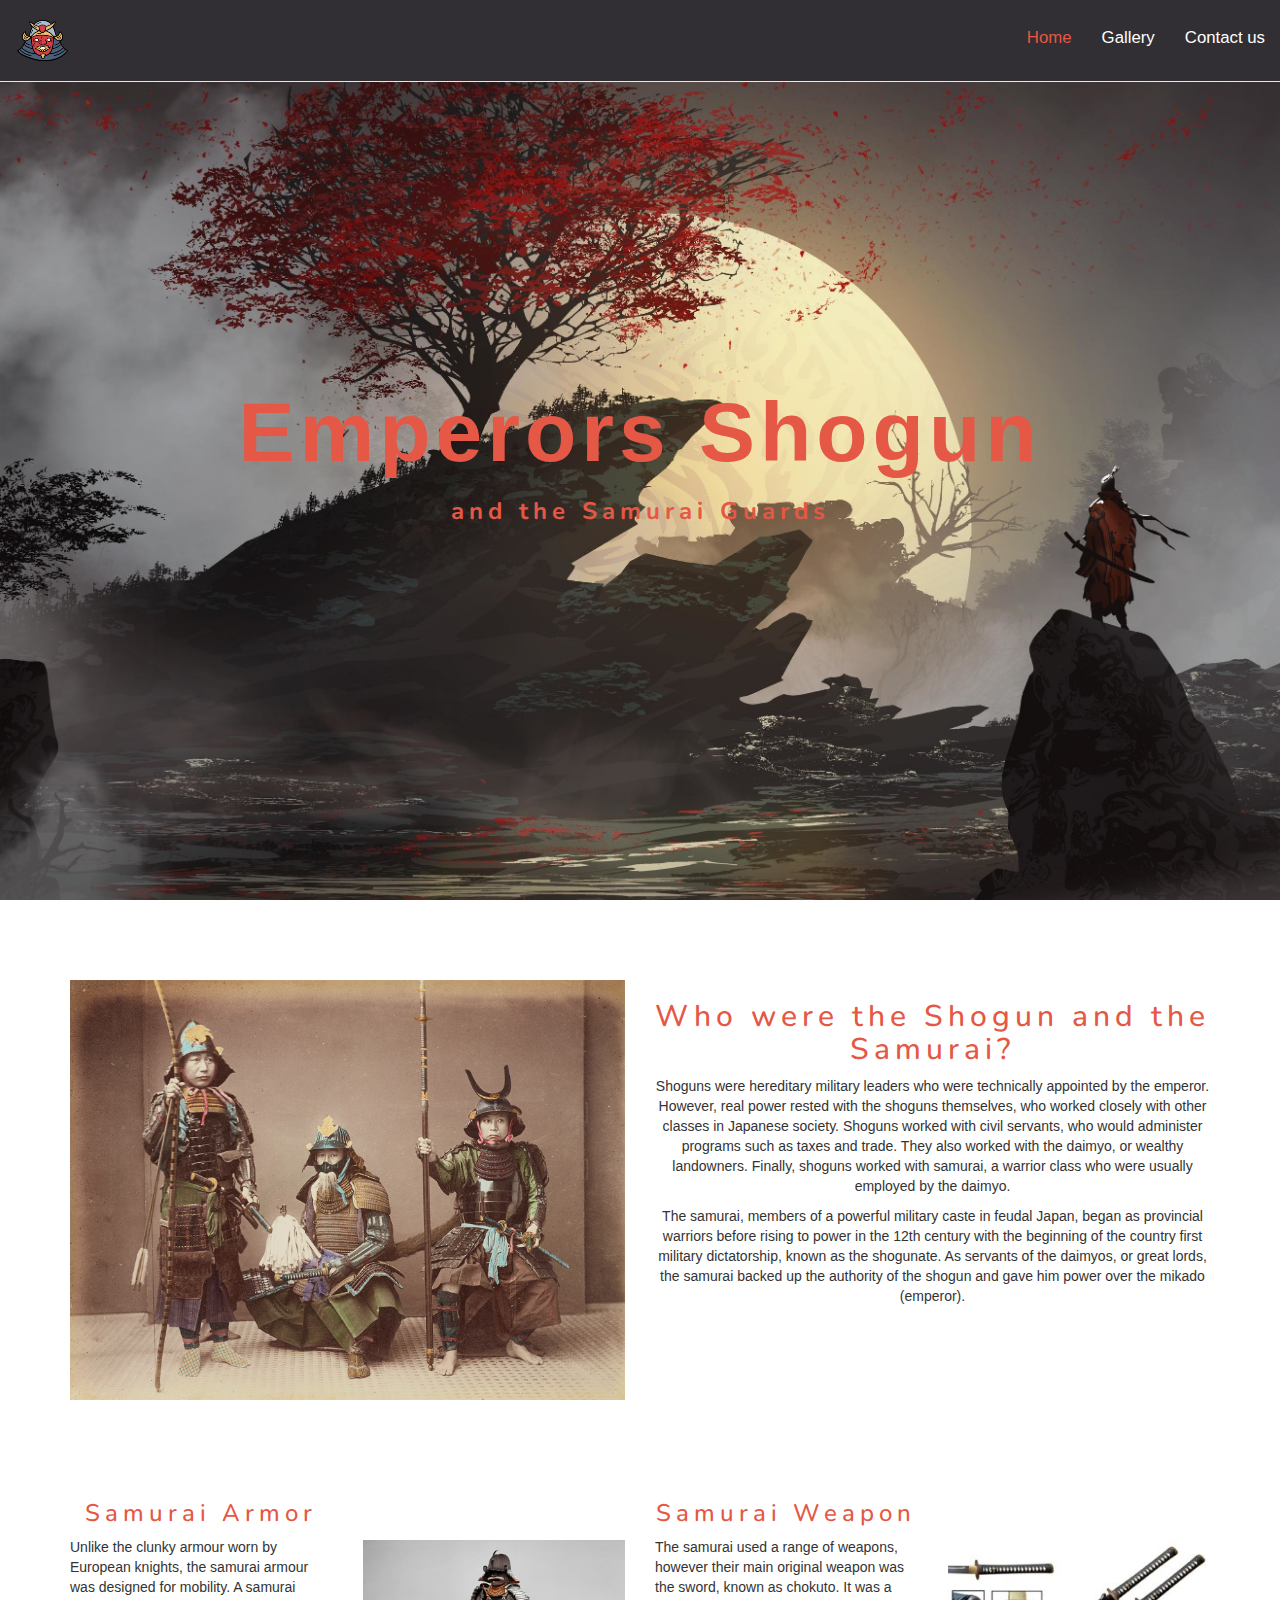
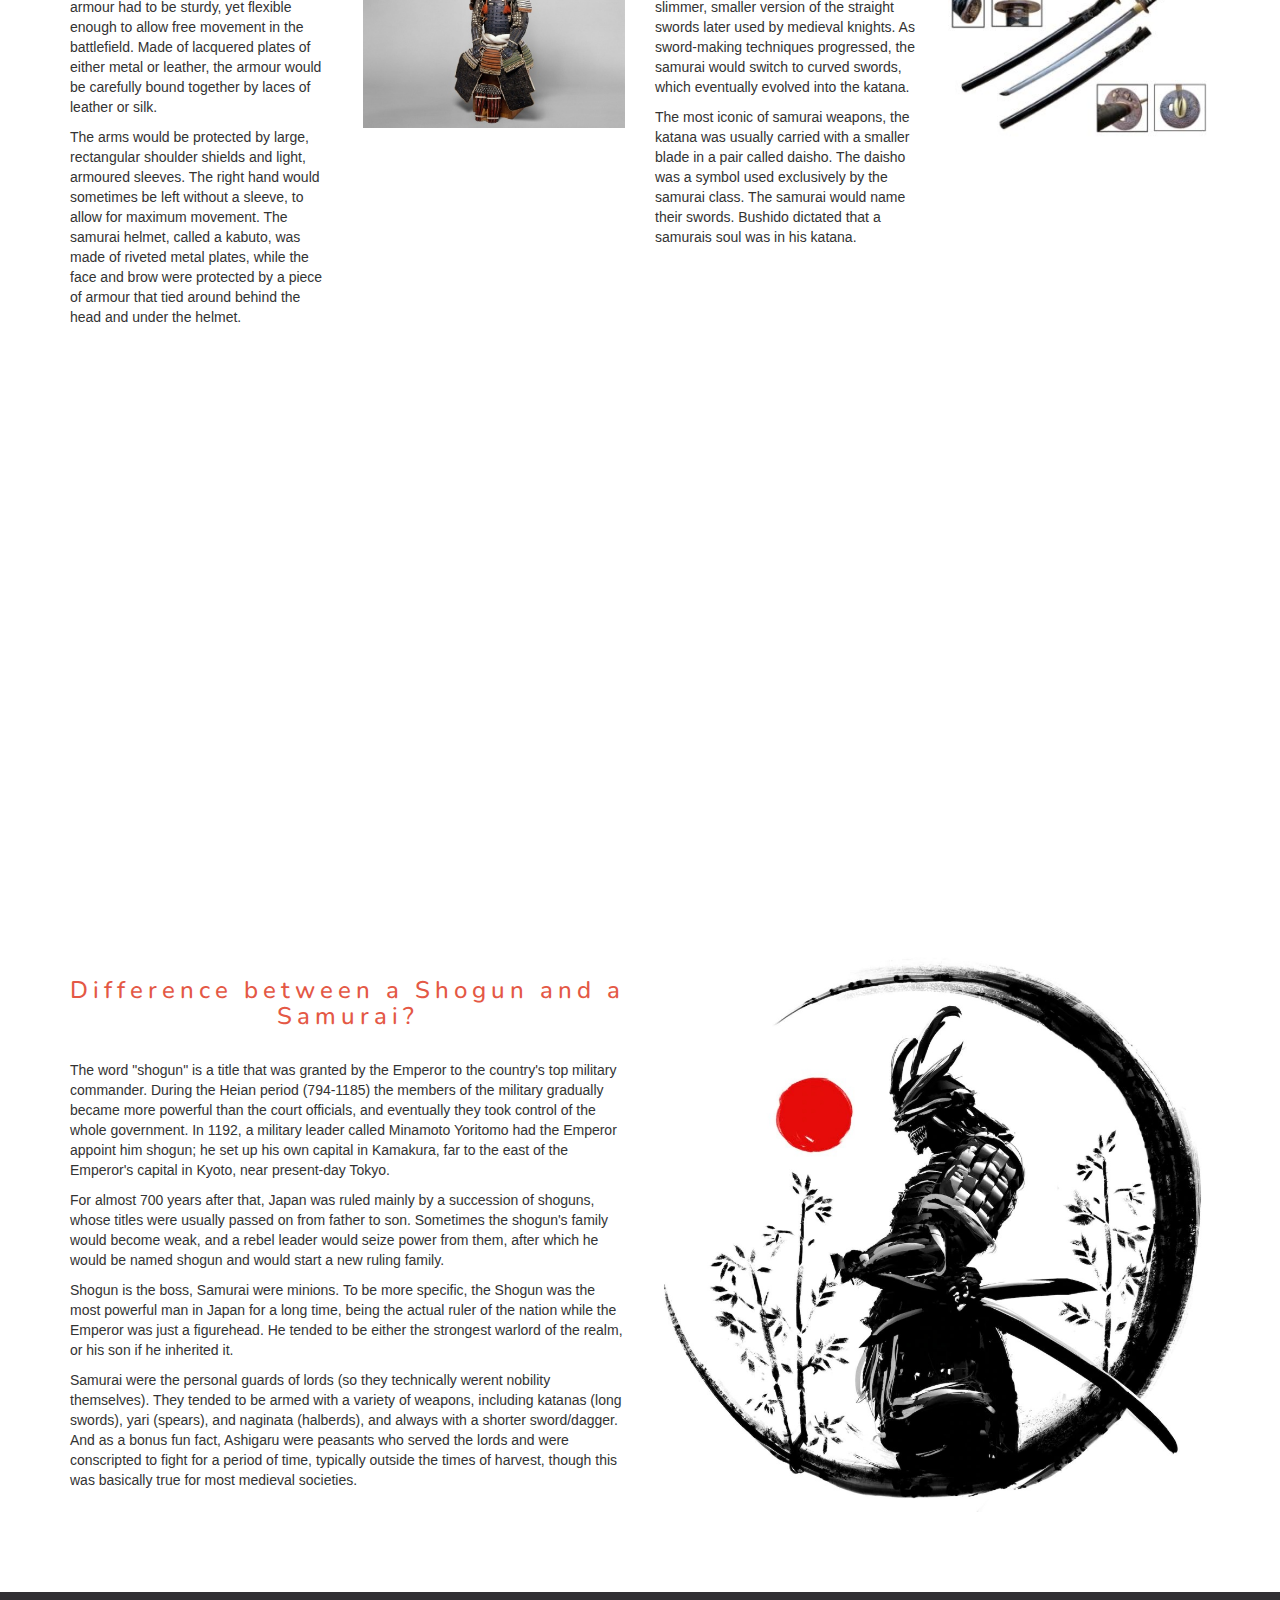
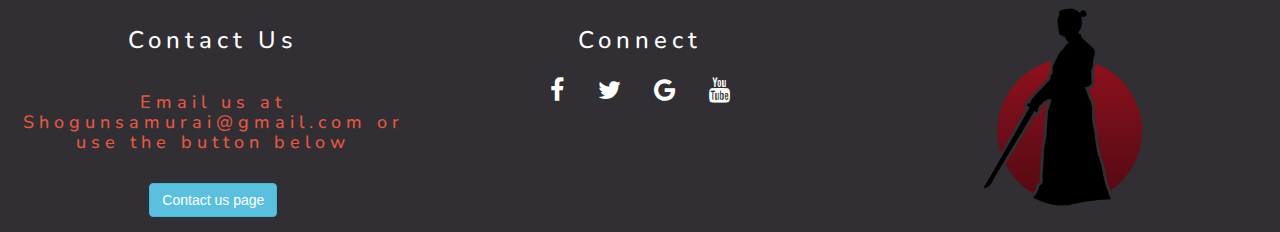
==== index.html @ a445fea6 "change wallpaper and also bold text" ====
<!DOCTYPE html>
<html>
<head>
  <title>Home | Emperors Shogun</title>
  <meta name="viewport" content="width=device-width, initial-scale=1">
  <link rel="stylesheet" href="https://maxcdn.bootstrapcdn.com/bootstrap/3.3.7/css/bootstrap.min.css">
  <link rel="stylesheet" href="https://cdnjs.cloudflare.com/ajax/libs/font-awesome/4.7.0/css/font-awesome.min.css">
  <script src="https://ajax.googleapis.com/ajax/libs/jquery/3.2.1/jquery.min.js"></script>
  <script src="https://maxcdn.bootstrapcdn.com/bootstrap/3.3.7/js/bootstrap.min.js"></script>
  <link rel="stylesheet" href="assets/css/style.css" type="text/css">
</head>


<body>
    
<nav class="navbar navbar-default navbar-fixed-top" role="navigation">
    
    <div class ="container-fluid">
    <div class="navbar-header">
        <button type="button" class="navbar-toggle" data-toggle="collapse" data-target="#navbar-collapse-main">
            <span class="sr-only">Toggle navigation</span>
            <span class="icon-bar"></span>
            <span class="icon-bar"></span>
            <span class="icon-bar"></span>
        </button>

        <a class="navbar-brand"href="index.html"><img src= "assets/images/homelogo.png">
        </a>
    </div>

    <div class="collapse navbar-collapse" id="navbar-collapse-main">
        <ul class="nav navbar-nav navbar-right">
                <li><a class="active" href="index.html">Home</a></li>
                <li><a href="gallery.html">Gallery</a></li>
                <li><a href="contactus.html">Contact us</a></li>
              
        </ul>
    </div>
    </div>
</nav>

<div id="home">
    <div class="landing-text">
    <h1>Emperors Shogun</h1>

    <h3 style="color: #E45845;">
    <b> and the Samurai Guards</b>
    </h3>
  

</div>
</div>

<div class="padding">
<div class="container">
<div class="row">
    <div class="col-sm-6">



        <img src= "assets/images/ancient1.jpg">
    </div>

    <div class="col-sm-6 text-center">

        <h2>Who were the Shogun and the Samurai?</h2>
        <p>Shoguns were hereditary military leaders who were technically appointed by the emperor. However, real power rested with the shoguns themselves, who worked closely with other classes in Japanese society. Shoguns worked with civil servants, who would administer programs such as taxes and trade. They also worked with the daimyo, or wealthy landowners. Finally, shoguns worked with samurai, a warrior class who were usually employed by the daimyo.</p>
            <p>The samurai, members of a powerful military caste in feudal Japan, began as provincial warriors before rising to power in the 12th century with the beginning of the country first military dictatorship, known as the shogunate. As servants of the daimyos, or great lords, the samurai backed up the authority of the shogun and gave him power over the mikado (emperor).</p>
    </div>

</div>
</div>
</div>


    <div class="container">
        <div class="row">
            <div class= "col-lg-3 col-md-3 col-sm-6 col-xs-12">
                <h3 style="color: #E45845;">
                    Samurai Armor
                </h3>
              
                <p>Unlike the clunky armour worn by European knights, the samurai armour was designed for mobility. A samurai armour had to be sturdy, yet flexible enough to allow free movement in the battlefield.

                    Made of lacquered plates of either metal or leather, the armour would be carefully bound together by laces of leather or silk.
                    </p><p>
                    The arms would be protected by large, rectangular shoulder shields and light, armoured sleeves. The right hand would sometimes be left without a sleeve, to allow for maximum movement.
                    
                    The samurai helmet, called a kabuto, was made of riveted metal plates, while the face and brow were protected by a piece of armour that tied around behind the head and under the helmet.</p>
            </div>
            <div class= "col-lg-3 col-md-3 col-sm-6 col-xs-12">
                <br>
                <br>
                <br>
                <img src= "assets/images/armor1.jpg" class="img-responsive">
            </div>
            <div class= "col-lg-3 col-md-3 col-sm-6 col-xs-12">
                <h3 style="color: #E45845;">
                    Samurai Weapon
                </h3>
                <p>The samurai used a range of weapons, however their main original weapon was the sword, known as chokuto. It was a slimmer, smaller version of the straight swords later used by medieval knights.

                    As sword-making techniques progressed, the samurai would switch to curved swords, which eventually evolved into the katana.
                    </p><p>
                    The most iconic of samurai weapons, the katana was usually carried with a smaller blade in a pair called daisho. The daisho was a symbol used exclusively by the samurai class.
                    
                    The samurai would name their swords. Bushido dictated that a samurais soul was in his katana.</p>
            </div>
            <div class= "col-lg-3 col-md-3 col-sm-6 col-xs-12">
                <br>
                <br>
                <br>
                <img src= "assets/images/sword1.jpg" class="img-responsive">
            </div>
</div>

</div>

<div id="fixed">
</div>

<div class="padding">
    <div class="container">
    <div class="row">
        <div class="col-sm-6">

            <h3 style="color: #E45845;">
                Difference between a Shogun and a Samurai?
            </h3>
           <br>
            <p>The word "shogun" is a title that was granted by the Emperor to the country's top military commander. During the Heian period (794-1185) the members of the military gradually became more powerful than the court officials, and eventually they took control of the whole government. In 1192, a military leader called Minamoto Yoritomo had the Emperor appoint him shogun; he set up his own capital in Kamakura, far to the east of the Emperor's capital in Kyoto, near present-day Tokyo. </p><p>For almost 700 years after that, Japan was ruled mainly by a succession of shoguns, whose titles were usually passed on from father to son. Sometimes the shogun's family would become weak, and a rebel leader would seize power from them, after which he would be named shogun and would start a new ruling family.</p>
            <p>Shogun is the boss, Samurai were minions.

                To be more specific, the Shogun was the most powerful man in Japan for a long time, being the actual ruler of the nation while the Emperor was just a figurehead. He tended to be either the strongest warlord of the realm, or his son if he inherited it.
                </p><p>
                Samurai were the personal guards of lords (so they technically werent nobility themselves). They tended to be armed with a variety of weapons, including katanas (long swords), yari (spears), and naginata (halberds), and always with a shorter sword/dagger.
                
                And as a bonus fun fact, Ashigaru were peasants who served the lords and were conscripted to fight for a period of time, typically outside the times of harvest, though this was basically true for most medieval societies.</p>
        </div>

        <div class="col-sm-6">
            <img src= "assets/images/samlogo.jpg">
    
        </div>
    </div>
    </div>
    </div>

<footer class="container-fluid text-center">
    <div class ="row">
        <div class="col-sm-4">
            <h3>Contact Us</h3>
            <br>
            <h4>Email us at Shogunsamurai@gmail.com or use the button below</h4>
            <br>
            <a href="contactus.html" class="btn btn-info" role="button">Contact us page</a>
        </div>

        <div class="col-sm-4">
            <h3>Connect</h3>
            <a href="https://www.facebook.com/" target="_blank" class="fa fa-facebook" > </a>
            <a href="https://www.twitter.com/"  target="_blank" class="fa fa-twitter"></a>
            <a href="https://www.gmail.com/"  target="_blank" class="fa fa-google"></a>
            <a href="https://www.youtube.com/"  target="_blank" class="fa fa-youtube"></a>
        </div>

        <div class="col-sm-4">
            <img src= "assets/images/samtrans.png" class="icon">

            
        </div>

    </div>
</footer>


</body>
</html>
---- assets/css/style.css ----
@import url('https://fonts.googleapis.com/css2?family=Nunito:wght@300&family=Permanent+Marker&display=swap');

html, body {
    height: 100%;
    width: 100%;
}

 /* Navigation Bar */

.navbar {
    background-color: #312F33;
    padding: 1% 0;
    font-size: 1.2em;
}

.navbar-brand {
    min-height: 55px;
    padding: 0 15px 5px;

}
.navbar-default .navbar-nav li a {
    color: #ffffff;
}
.navbar-default .navbar-nav li a:hover, .navbar-default .navbar-nav li a.active {
    color: #E45845;
}

h1 {
    font-family: Permanent Marker, sans-serif;
    letter-spacing: 5px;
    text-align: center;
    color: #E45845;
}

h2 {
    font-family: Nunito, sans-serif;
    letter-spacing: 5px;
    text-align: center;
    color: #E45845;
}

h3 {
    font-family: Nunito, sans-serif;
    letter-spacing: 5px;
    text-align: center;
    color: #ffffff;
}

h4 {
    font-family: Nunito, sans-serif;
    letter-spacing: 5px;
    text-align: center;
    color: #E45845;
}

#home {

    background:url(samuraiblossom.jpg) no-repeat center center fixed;
    display: table;
    height: 100%;
    position: relative;
    width: 100%;
    background-size: cover;


    
}


 /* creates the level of zoom for the hero image */

 @keyframes hero-image-zoom {
    from {
        transform: scale(1);
    }

    to {
        transform: scale(1.1);
    }

}

#gallery {

    background:url(gallery4.jpg) no-repeat center center fixed;
    display: table;
    height: 50%;
    position: top;
    width: 100%;
    background-size: cover;

    
}


/* Gallery Section */

.image-gallery {
    display: grid;
    grid-template-columns: 1fr 1fr 1fr 1fr;
    grid-template-rows: auto;
    gap: 1.5rem;
    grid-template-areas: 'img-1 img-2 img-3 img-3' 'img-1 img-4 img-5 img-6' 'img-7 img-7 img-8 img-6' 'img-9 img-10 img-11 img-11' 'img-9 img-12 img-13 img-14' 'img-15 img-15 img-16 img-14';
    padding-bottom: 32px;
}

.image-gallery a {
    width: 100%;
    height: 25rem;
    background-position: center;
    background-repeat: no-repeat;
    background-size: cover;
    position: relative;
    display: flex;
    align-items: center;
    justify-content: center;
    text-decoration: none;
}

.image-gallery a i{
    color:rgba(255, 255, 255, .6);
    font-size: 3rem;
    position: relative;
    z-index: 100;
    padding: 1rem 3rem;
    border: 2px solid rgba(255, 255, 255, .6);
    border-radius: 4rem;
    opacity: 0;
    transition: opacity .5s;
}

.image-gallery a::before{
    content: '';
    position: absolute;
    width: 100%;
    height: 100%;
    top: 0;
    left: 0;
    background-color: rgba(0, 0, 0, .8);
    opacity: 0;
    transition: opacity .5s;
}

.image-gallery a:hover i, .image-gallery a:hover::before {
    opacity: 1;
 opacity: 1;
}
.img-1{
    grid-area: img-1;
    min-height: 51.5rem;
    background-image: url("../images/galleryimages/gal1.jpg");
}

.img-2{
    grid-area: img-2;
    background-image: url("../images/galleryimages/gal17.jpg");
}

.img-3{
    grid-area: img-3;
    background-image: url("../images/galleryimages/gal3.jpg");
}

.img-4{
    grid-area: img-4;
    background-image: url("../images/galleryimages/gal4.jpg");
}

.img-5{
    grid-area: img-5;
    background-image: url("../images/galleryimages/gal5.jpg");
}

.img-6{
    grid-area: img-6;
    min-height: 51.5rem;
    background-image: url("../images/galleryimages/gal6.jpg");
}

.img-7{
    grid-area: img-7;
    background-image: url("../images/galleryimages/gal7.jpg");
}

.img-8{
    grid-area: img-8;
    background-image: url("../images/galleryimages/gal8.jpg");
}

.img-9{
    grid-area: img-9;
    min-height: 51.5rem;
    background-image: url("../images/galleryimages/gal9.jpg");
}

.img-10{
    grid-area: img-10;
    background-image: url("../images/galleryimages/gal10.jpg");
}

.img-11{
    grid-area: img-11;
    background-image: url("../images/galleryimages/gal11.jpg");
}

.img-12{
    grid-area: img-12;
    background-image: url("../images/galleryimages/gal12.jpg");
}

.img-13{
    grid-area: img-13;
    background-image: url("../images/galleryimages/gal13.jpg");
}

.img-14{
    grid-area: img-14;
    min-height: 51.5rem;
    background-image: url("../images/galleryimages/gal14.jpg");
}

.img-15{
    grid-area: img-15;
    background-image: url("../images/galleryimages/gal15.jpg");
}

.img-16{
    grid-area: img-16;
    background-image: url("../images/galleryimages/gal16.jpg");
}



#contactus {

    background:url(contactus2.jpg) no-repeat center center fixed;
    display: table;
    height: 50%;
    position: relative;
    width: 100%;
    background-size: cover;

    
}



/*Contact Us Page*/
header {
    text-align: center;
    padding-top: 75px;

    background-position: center;
    background-repeat: no-repeat;
    background-size: cover;
    height: 50vh;
    width: 100%;
    margin: 0;
}

/*Contact Us Section*/
.contact-us {

    color: #3c4044;
    text-align: center;
    width: 100%;
    padding-top: 1%;
    padding-bottom: 1%;
    height: 900px;
}

/*Form*/
.form-area {
    color: #ffffff;
    max-width: 1100px;
    height: 750px;
    padding: 5% 10% 10% 10%;
    margin: auto;
    border: 3px solid #ffffff;
}

.text-input-small {
    background: transparent;
    color: #000000;
    width: 100%;
    height: 25px;
    margin: 5px 0 20px 0;
    border: 2px solid #ffffff;

}

.text-input-big {
    background: transparent;
    color: #000000;
    width: 100%;
    height: 250px;
    margin: 5px 0 20px 0;
    border: 2px solid #ffffff;
}

.text-input-big:hover{
    border-color: rgba(60, 64, 68, 0.5);
}

.text-input-small:hover{
    border-color: rgba(60, 64, 68, 0.5);
}

.submit-message {
    border-radius: 2px;
    padding: 10px 15px 10px 15px;
    background-color: #3c4044;
    color:#ecedf4;
    font-size: 90%;
}

.submit-message:hover {
    background-color:#ecedf4;
    color: #3c4044;
}


.landing-text {

    display: table-cell;
    text-align: center;
    vertical-align: middle;
}

.landing-text h1 {
    color: #E45845;
    font-size: 600%;
    font-weight: 700;
}
.padding {
    padding: 80px 0;
}
.padding img {
    width: 100%;
}
#fixed {
    background:url(background.jpg) no-repeat center center fixed;
    display: table;
    height: 60%;
    position: relative;
    width: 100%;
    background-size: cover;

}
footer {
 
    width: 100%;
    background-color: #312F33;
    padding: 15px;
    color: #FFF;
}

.fa {
    padding: 15px;
    font-size: 25px;
    color: #FFF;

}
.fa:hover {
    color:  #E45845;
    text-decoration: none;

}
.icon {
    max-width: 200px;
}





@media (max-width: 768px) {
    .landing-text h1 {
        font-size:170%;
    }
    .landing-text h3 {
        font-size:100%;
    }
    .fa {
        font-size: 20px;
        padding: 10px;
    }
    .icon {
        padding-top: 5%;
        max-width: 100px;

    }
}
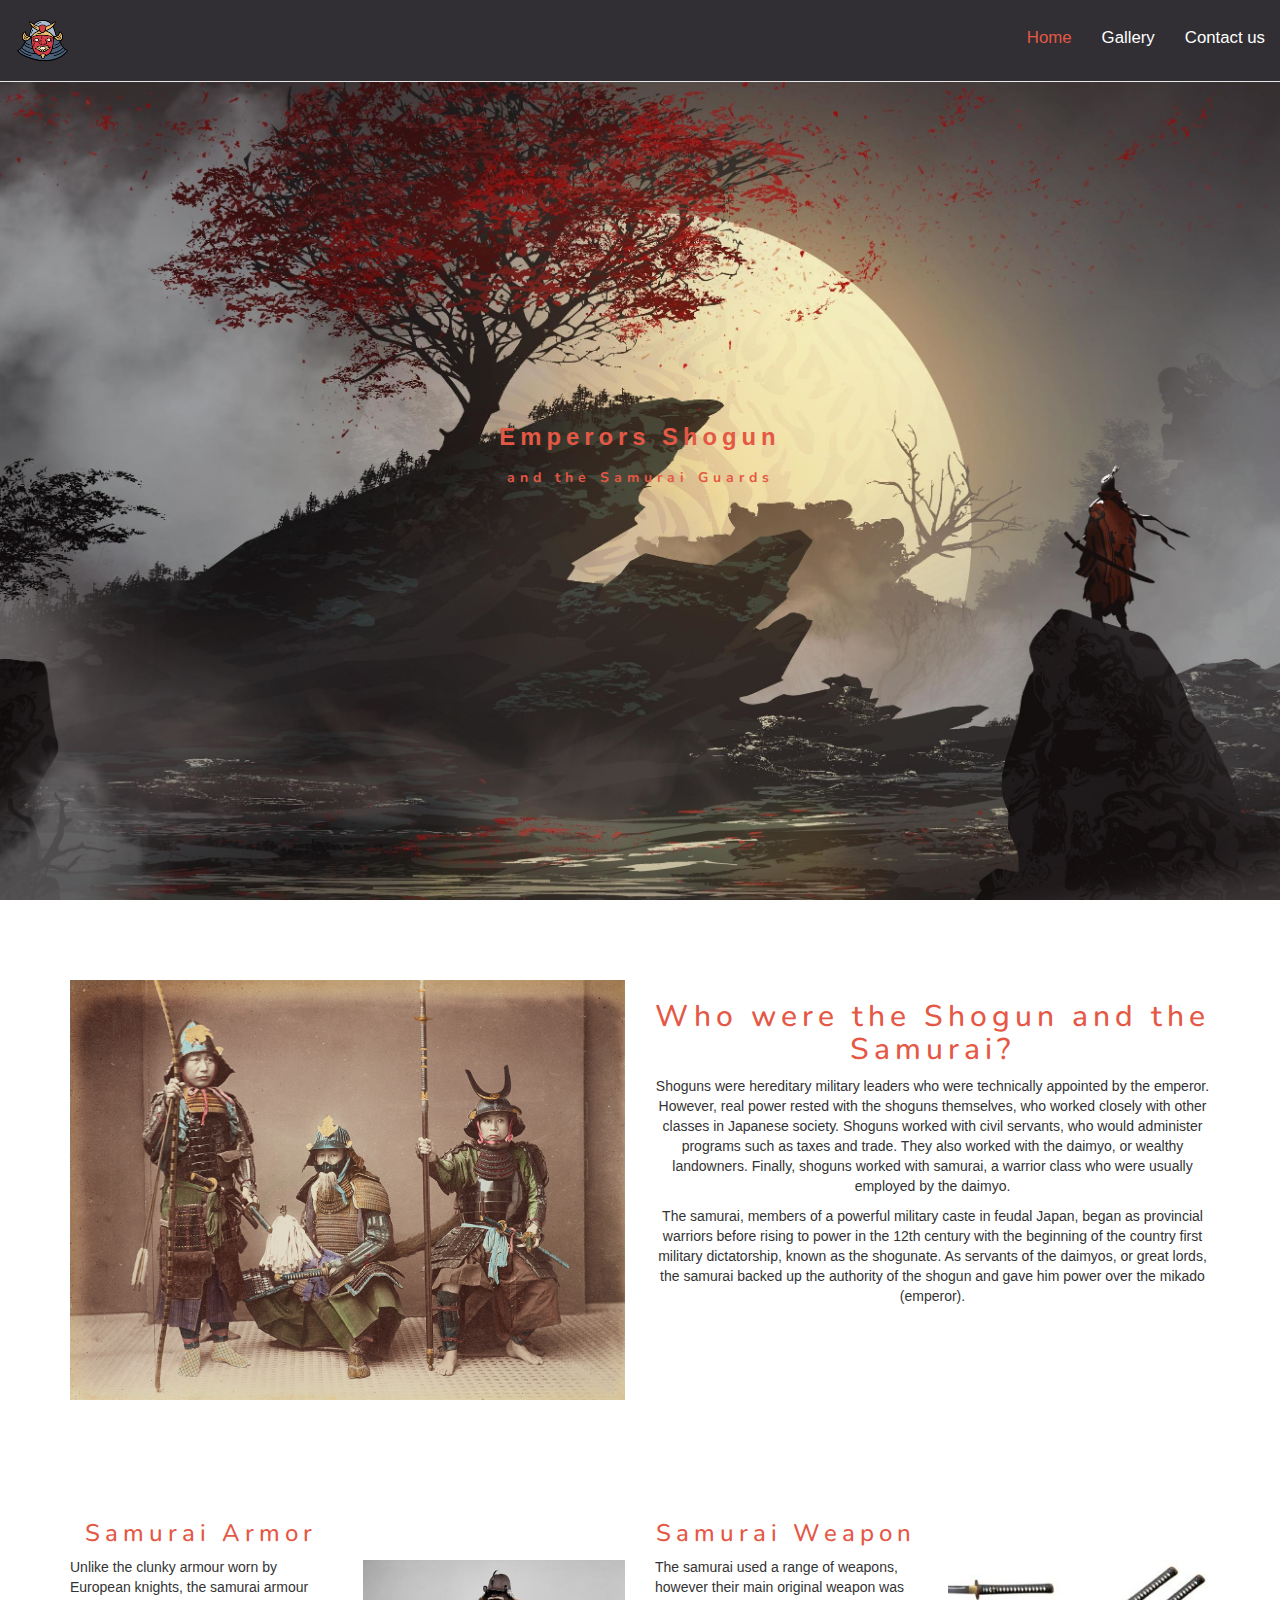
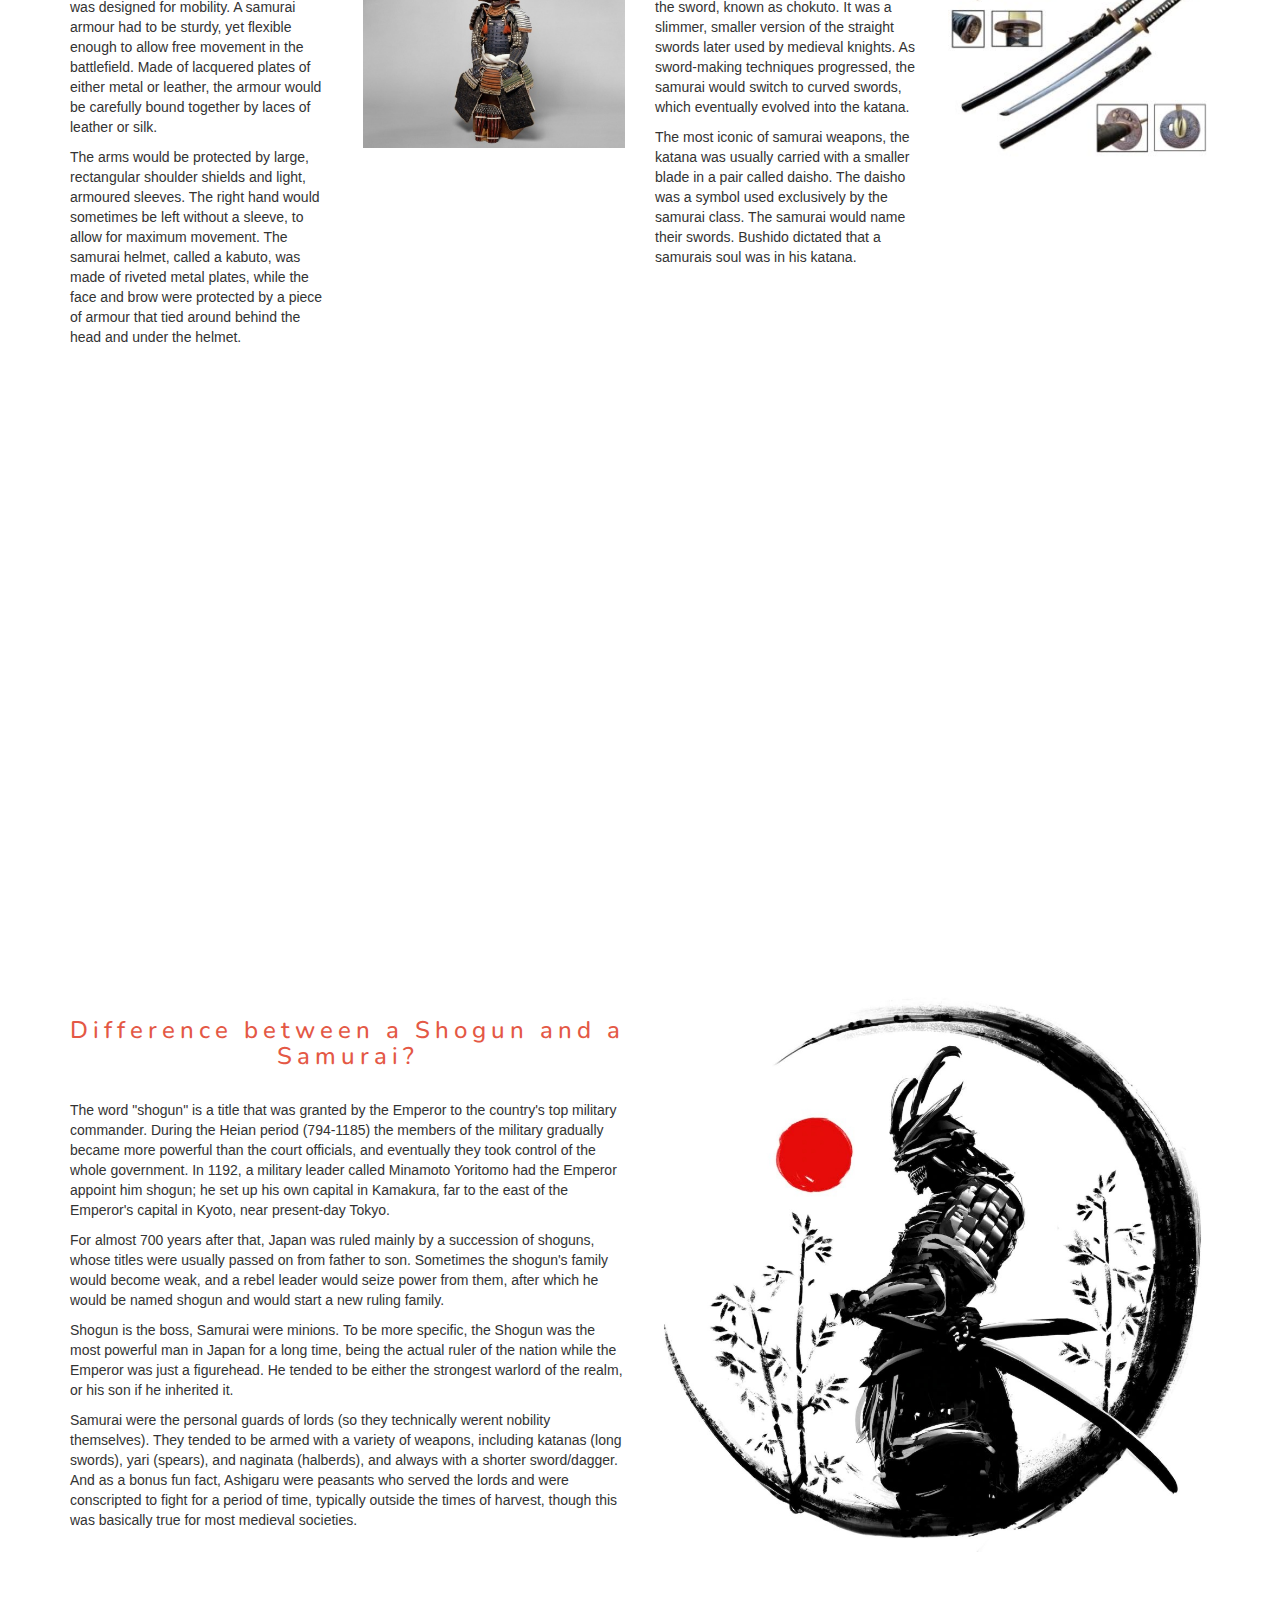
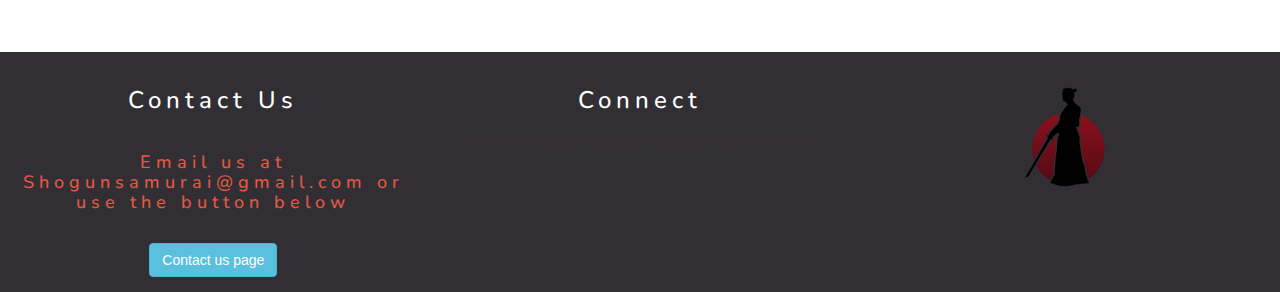
==== commit b3eb2f66: "added aria labels" ====
--- a/index.html
+++ b/index.html
@@ -1,179 +1,175 @@
 <!DOCTYPE html>
-<html>
-<head>
-  <title>Home | Emperors Shogun</title>
-  <meta name="viewport" content="width=device-width, initial-scale=1">
-  <link rel="stylesheet" href="https://maxcdn.bootstrapcdn.com/bootstrap/3.3.7/css/bootstrap.min.css">
-  <link rel="stylesheet" href="https://cdnjs.cloudflare.com/ajax/libs/font-awesome/4.7.0/css/font-awesome.min.css">
-  <script src="https://ajax.googleapis.com/ajax/libs/jquery/3.2.1/jquery.min.js"></script>
-  <script src="https://maxcdn.bootstrapcdn.com/bootstrap/3.3.7/js/bootstrap.min.js"></script>
-  <link rel="stylesheet" href="assets/css/style.css" type="text/css">
-</head>
+<html lang="en">
+	<head>
+		<title>Home | Emperors Shogun</title>
+		<meta name="viewport" content="width=device-width, initial-scale=1" />
+		<link rel="stylesheet" href="https://maxcdn.bootstrapcdn.com/bootstrap/3.3.7/css/bootstrap.min.css" />
+		<link rel="stylesheet" href="https://cdnjs.cloudflare.com/ajax/libs/font-awesome/4.7.0/css/font-awesome.min.css" />
+		<script src="https://ajax.googleapis.com/ajax/libs/jquery/3.2.1/jquery.min.js"></script>
+		<script src="https://maxcdn.bootstrapcdn.com/bootstrap/3.3.7/js/bootstrap.min.js"></script>
+		<link rel="stylesheet" href="assets/css/style.css" type="text/css" />
+	</head>
 
+	<body>
+		<nav class="navbar navbar-default navbar-fixed-top">
+			<div class="container-fluid">
+				<div class="navbar-header">
+					<button type="button" class="navbar-toggle" data-toggle="collapse" data-target="#navbar-collapse-main">
+						<span class="sr-only">Toggle navigation</span>
+						<span class="icon-bar"></span>
+						<span class="icon-bar"></span>
+						<span class="icon-bar"></span>
+					</button>
 
-<body>
-    
-<nav class="navbar navbar-default navbar-fixed-top" role="navigation">
-    
-    <div class ="container-fluid">
-    <div class="navbar-header">
-        <button type="button" class="navbar-toggle" data-toggle="collapse" data-target="#navbar-collapse-main">
-            <span class="sr-only">Toggle navigation</span>
-            <span class="icon-bar"></span>
-            <span class="icon-bar"></span>
-            <span class="icon-bar"></span>
-        </button>
+					<a class="navbar-brand" href="index.html"><img src="assets/images/homelogo.png" alt="Home logo" /> </a>
+				</div>
 
-        <a class="navbar-brand"href="index.html"><img src= "assets/images/homelogo.png">
-        </a>
-    </div>
+				<div class="collapse navbar-collapse" id="navbar-collapse-main">
+					<ul class="nav navbar-nav navbar-right">
+						<li><a class="active" href="index.html">Home</a></li>
+						<li><a href="gallery.html">Gallery</a></li>
+						<li><a href="contactus.html">Contact us</a></li>
+					</ul>
+				</div>
+			</div>
+		</nav>
 
-    <div class="collapse navbar-collapse" id="navbar-collapse-main">
-        <ul class="nav navbar-nav navbar-right">
-                <li><a class="active" href="index.html">Home</a></li>
-                <li><a href="gallery.html">Gallery</a></li>
-                <li><a href="contactus.html">Contact us</a></li>
-              
-        </ul>
-    </div>
-    </div>
-</nav>
+		<div id="home">
+			<div class="landing-text">
+				<h1>Emperors Shogun</h1>
 
-<div id="home">
-    <div class="landing-text">
-    <h1>Emperors Shogun</h1>
+				<h3 style="color: #E45845;">
+					<b> and the Samurai Guards</b>
+				</h3>
+			</div>
+		</div>
 
-    <h3 style="color: #E45845;">
-    <b> and the Samurai Guards</b>
-    </h3>
-  
+		<div class="padding">
+			<div class="container">
+				<div class="row">
+					<div class="col-sm-6">
+						<img src="assets/images/ancient1.jpg" title="3 Samurais" />
+					</div>
 
-</div>
-</div>
+					<div class="col-sm-6 text-center">
+						<h2>Who were the Shogun and the Samurai?</h2>
+						<p>
+							Shoguns were hereditary military leaders who were technically appointed by the emperor. However, real power rested with the shoguns themselves, who worked closely with other classes in Japanese society. Shoguns
+							worked with civil servants, who would administer programs such as taxes and trade. They also worked with the daimyo, or wealthy landowners. Finally, shoguns worked with samurai, a warrior class who were usually
+							employed by the daimyo.
+						</p>
+						<p>
+							The samurai, members of a powerful military caste in feudal Japan, began as provincial warriors before rising to power in the 12th century with the beginning of the country first military dictatorship, known as
+							the shogunate. As servants of the daimyos, or great lords, the samurai backed up the authority of the shogun and gave him power over the mikado (emperor).
+						</p>
+					</div>
+				</div>
+			</div>
+		</div>
 
-<div class="padding">
-<div class="container">
-<div class="row">
-    <div class="col-sm-6">
+		<div class="container">
+			<div class="row">
+				<div class="col-lg-3 col-md-3 col-sm-6 col-xs-12">
+					<h3 style="color: #E45845;">
+						Samurai Armor
+					</h3>
 
+					<p>
+						Unlike the clunky armour worn by European knights, the samurai armour was designed for mobility. A samurai armour had to be sturdy, yet flexible enough to allow free movement in the battlefield. Made of lacquered
+						plates of either metal or leather, the armour would be carefully bound together by laces of leather or silk.
+					</p>
+					<p>
+						The arms would be protected by large, rectangular shoulder shields and light, armoured sleeves. The right hand would sometimes be left without a sleeve, to allow for maximum movement. The samurai helmet, called a
+						kabuto, was made of riveted metal plates, while the face and brow were protected by a piece of armour that tied around behind the head and under the helmet.
+					</p>
+				</div>
+				<div class="col-lg-3 col-md-3 col-sm-6 col-xs-12">
+					<br />
+					<br />
+					<br />
+					<img src="assets/images/armor1.jpg" class="img-responsive" title="Samurai royal armor" />
+				</div>
+				<div class="col-lg-3 col-md-3 col-sm-6 col-xs-12">
+					<h3 style="color: #E45845;">
+						Samurai Weapon
+					</h3>
+					<p>
+						The samurai used a range of weapons, however their main original weapon was the sword, known as chokuto. It was a slimmer, smaller version of the straight swords later used by medieval knights. As sword-making
+						techniques progressed, the samurai would switch to curved swords, which eventually evolved into the katana.
+					</p>
+					<p>
+						The most iconic of samurai weapons, the katana was usually carried with a smaller blade in a pair called daisho. The daisho was a symbol used exclusively by the samurai class. The samurai would name their swords.
+						Bushido dictated that a samurais soul was in his katana.
+					</p>
+				</div>
+				<div class="col-lg-3 col-md-3 col-sm-6 col-xs-12">
+					<br />
+					<br />
+					<br />
+					<img src="assets/images/sword1.jpg" class="img-responsive" title="Samurai weapons" />
+				</div>
+			</div>
+		</div>
 
+		<div id="fixed"></div>
 
-        <img src= "assets/images/ancient1.jpg">
-    </div>
+		<div class="padding">
+			<div class="container">
+				<div class="row">
+					<div class="col-sm-6">
+						<h3 style="color: #E45845;">
+							Difference between a Shogun and a Samurai?
+						</h3>
+						<br />
+						<p>
+							The word "shogun" is a title that was granted by the Emperor to the country's top military commander. During the Heian period (794-1185) the members of the military gradually became more powerful than the court
+							officials, and eventually they took control of the whole government. In 1192, a military leader called Minamoto Yoritomo had the Emperor appoint him shogun; he set up his own capital in Kamakura, far to the east
+							of the Emperor's capital in Kyoto, near present-day Tokyo.
+						</p>
+						<p>
+							For almost 700 years after that, Japan was ruled mainly by a succession of shoguns, whose titles were usually passed on from father to son. Sometimes the shogun's family would become weak, and a rebel leader
+							would seize power from them, after which he would be named shogun and would start a new ruling family.
+						</p>
+						<p>
+							Shogun is the boss, Samurai were minions. To be more specific, the Shogun was the most powerful man in Japan for a long time, being the actual ruler of the nation while the Emperor was just a figurehead. He
+							tended to be either the strongest warlord of the realm, or his son if he inherited it.
+						</p>
+						<p>
+							Samurai were the personal guards of lords (so they technically werent nobility themselves). They tended to be armed with a variety of weapons, including katanas (long swords), yari (spears), and naginata
+							(halberds), and always with a shorter sword/dagger. And as a bonus fun fact, Ashigaru were peasants who served the lords and were conscripted to fight for a period of time, typically outside the times of harvest,
+							though this was basically true for most medieval societies.
+						</p>
+					</div>
 
-    <div class="col-sm-6 text-center">
+					<div class="col-sm-6">
+						<img src="assets/images/samlogo.jpg" alt="Samurai Moon logo" />
+					</div>
+				</div>
+			</div>
+		</div>
 
-        <h2>Who were the Shogun and the Samurai?</h2>
-        <p>Shoguns were hereditary military leaders who were technically appointed by the emperor. However, real power rested with the shoguns themselves, who worked closely with other classes in Japanese society. Shoguns worked with civil servants, who would administer programs such as taxes and trade. They also worked with the daimyo, or wealthy landowners. Finally, shoguns worked with samurai, a warrior class who were usually employed by the daimyo.</p>
-            <p>The samurai, members of a powerful military caste in feudal Japan, began as provincial warriors before rising to power in the 12th century with the beginning of the country first military dictatorship, known as the shogunate. As servants of the daimyos, or great lords, the samurai backed up the authority of the shogun and gave him power over the mikado (emperor).</p>
-    </div>
+		<footer class="container-fluid text-center">
+			<div class="row">
+				<div class="col-sm-4">
+					<h3>Contact Us</h3>
+					<br />
+					<h4>Email us at Shogunsamurai@gmail.com or use the button below</h4>
+					<br />
+					<a href="contactus.html" class="btn btn-info" role="button">Contact us page</a>
+				</div>
 
-</div>
-</div>
-</div>
+				<div class="col-sm-4">
+					<h3>Connect</h3>
+					<a href="https://www.facebook.com/" target="_blank" aria-label="Facebook"> </a>class="fa fa-facebook"> </a>
+					<a href="https://www.twitter.com/" target="_blank" aria-label="Twitter"> </a>class="fa fa-twitter"></a>
+					<a href="https://www.gmail.com/" target="_blank" aria-label="Gmail"> </a>class="fa fa-google"></a>
+					<a href="https://www.youtube.com/" target="_blank" aria-label="Youtube"> </a>class="fa fa-youtube"></a>
+				</div>
 
-
-    <div class="container">
-        <div class="row">
-            <div class= "col-lg-3 col-md-3 col-sm-6 col-xs-12">
-                <h3 style="color: #E45845;">
-                    Samurai Armor
-                </h3>
-              
-                <p>Unlike the clunky armour worn by European knights, the samurai armour was designed for mobility. A samurai armour had to be sturdy, yet flexible enough to allow free movement in the battlefield.
-
-                    Made of lacquered plates of either metal or leather, the armour would be carefully bound together by laces of leather or silk.
-                    </p><p>
-                    The arms would be protected by large, rectangular shoulder shields and light, armoured sleeves. The right hand would sometimes be left without a sleeve, to allow for maximum movement.
-                    
-                    The samurai helmet, called a kabuto, was made of riveted metal plates, while the face and brow were protected by a piece of armour that tied around behind the head and under the helmet.</p>
-            </div>
-            <div class= "col-lg-3 col-md-3 col-sm-6 col-xs-12">
-                <br>
-                <br>
-                <br>
-                <img src= "assets/images/armor1.jpg" class="img-responsive">
-            </div>
-            <div class= "col-lg-3 col-md-3 col-sm-6 col-xs-12">
-                <h3 style="color: #E45845;">
-                    Samurai Weapon
-                </h3>
-                <p>The samurai used a range of weapons, however their main original weapon was the sword, known as chokuto. It was a slimmer, smaller version of the straight swords later used by medieval knights.
-
-                    As sword-making techniques progressed, the samurai would switch to curved swords, which eventually evolved into the katana.
-                    </p><p>
-                    The most iconic of samurai weapons, the katana was usually carried with a smaller blade in a pair called daisho. The daisho was a symbol used exclusively by the samurai class.
-                    
-                    The samurai would name their swords. Bushido dictated that a samurais soul was in his katana.</p>
-            </div>
-            <div class= "col-lg-3 col-md-3 col-sm-6 col-xs-12">
-                <br>
-                <br>
-                <br>
-                <img src= "assets/images/sword1.jpg" class="img-responsive">
-            </div>
-</div>
-
-</div>
-
-<div id="fixed">
-</div>
-
-<div class="padding">
-    <div class="container">
-    <div class="row">
-        <div class="col-sm-6">
-
-            <h3 style="color: #E45845;">
-                Difference between a Shogun and a Samurai?
-            </h3>
-           <br>
-            <p>The word "shogun" is a title that was granted by the Emperor to the country's top military commander. During the Heian period (794-1185) the members of the military gradually became more powerful than the court officials, and eventually they took control of the whole government. In 1192, a military leader called Minamoto Yoritomo had the Emperor appoint him shogun; he set up his own capital in Kamakura, far to the east of the Emperor's capital in Kyoto, near present-day Tokyo. </p><p>For almost 700 years after that, Japan was ruled mainly by a succession of shoguns, whose titles were usually passed on from father to son. Sometimes the shogun's family would become weak, and a rebel leader would seize power from them, after which he would be named shogun and would start a new ruling family.</p>
-            <p>Shogun is the boss, Samurai were minions.
-
-                To be more specific, the Shogun was the most powerful man in Japan for a long time, being the actual ruler of the nation while the Emperor was just a figurehead. He tended to be either the strongest warlord of the realm, or his son if he inherited it.
-                </p><p>
-                Samurai were the personal guards of lords (so they technically werent nobility themselves). They tended to be armed with a variety of weapons, including katanas (long swords), yari (spears), and naginata (halberds), and always with a shorter sword/dagger.
-                
-                And as a bonus fun fact, Ashigaru were peasants who served the lords and were conscripted to fight for a period of time, typically outside the times of harvest, though this was basically true for most medieval societies.</p>
-        </div>
-
-        <div class="col-sm-6">
-            <img src= "assets/images/samlogo.jpg">
-    
-        </div>
-    </div>
-    </div>
-    </div>
-
-<footer class="container-fluid text-center">
-    <div class ="row">
-        <div class="col-sm-4">
-            <h3>Contact Us</h3>
-            <br>
-            <h4>Email us at Shogunsamurai@gmail.com or use the button below</h4>
-            <br>
-            <a href="contactus.html" class="btn btn-info" role="button">Contact us page</a>
-        </div>
-
-        <div class="col-sm-4">
-            <h3>Connect</h3>
-            <a href="https://www.facebook.com/" target="_blank" class="fa fa-facebook" > </a>
-            <a href="https://www.twitter.com/"  target="_blank" class="fa fa-twitter"></a>
-            <a href="https://www.gmail.com/"  target="_blank" class="fa fa-google"></a>
-            <a href="https://www.youtube.com/"  target="_blank" class="fa fa-youtube"></a>
-        </div>
-
-        <div class="col-sm-4">
-            <img src= "assets/images/samtrans.png" class="icon">
-
-            
-        </div>
-
-    </div>
-</footer>
-
-
-</body>
+				<div class="col-sm-4">
+					<img src="assets/images/samtrans.png" class="icon" alt="Samurai Logo" />
+				</div>
+			</div>
+		</footer>
+	</body>
 </html>
-
--- a/assets/css/style.css
+++ b/assets/css/style.css
@@ -85,7 +85,6 @@
     background:url(gallery4.jpg) no-repeat center center fixed;
     display: table;
     height: 50%;
-    position: top;
     width: 100%;
     background-size: cover;
 
@@ -230,6 +229,11 @@
 }
 
 
+.col-sm-6 {
+
+    padding-bottom: 20px;
+}
+
 
 #contactus {
 
@@ -243,7 +247,21 @@
     
 }
 
-
+#submitted {
+
+    background:url(contactus2.jpg) no-repeat center center fixed;
+    display: table;
+    height: 100%;
+    position: relative;
+    width: 100%;
+    background-size: cover;
+
+    
+}
+
+#contact {
+    margin: 3rem;
+}
 
 /*Contact Us Page*/
 header {
@@ -261,7 +279,6 @@
 /*Contact Us Section*/
 .contact-us {
 
-    color: #3c4044;
     text-align: center;
     width: 100%;
     padding-top: 1%;
@@ -271,39 +288,40 @@
 
 /*Form*/
 .form-area {
-    color: #ffffff;
+    color: #E45845;
     max-width: 1100px;
     height: 750px;
     padding: 5% 10% 10% 10%;
     margin: auto;
-    border: 3px solid #ffffff;
+    border: 3px solid #000000;
+    background: #3c4044;
 }
 
 .text-input-small {
     background: transparent;
-    color: #000000;
+    color: #E45845;
     width: 100%;
     height: 25px;
     margin: 5px 0 20px 0;
-    border: 2px solid #ffffff;
+    border: 2px solid #000000;
 
 }
 
 .text-input-big {
     background: transparent;
-    color: #000000;
+    color: #E45845;
     width: 100%;
     height: 250px;
     margin: 5px 0 20px 0;
-    border: 2px solid #ffffff;
+    border: 2px solid #000000;
 }
 
 .text-input-big:hover{
-    border-color: rgba(60, 64, 68, 0.5);
+    border-color: #E45845;
 }
 
 .text-input-small:hover{
-    border-color: rgba(60, 64, 68, 0.5);
+    border-color: #E45845;
 }
 
 .submit-message {
@@ -325,6 +343,7 @@
     display: table-cell;
     text-align: center;
     vertical-align: middle;
+    
 }
 
 .landing-text h1 {
@@ -335,6 +354,8 @@
 .padding {
     padding: 80px 0;
 }
+
+    
 .padding img {
     width: 100%;
 }
@@ -348,11 +369,10 @@
 
 }
 footer {
- 
+
     width: 100%;
     background-color: #312F33;
     padding: 15px;
-    color: #FFF;
 }
 
 .fa {
@@ -370,11 +390,40 @@
     max-width: 200px;
 }
 
-
-
-
-
-@media (max-width: 768px) {
+input[type=submit] {
+    background-color: #646E56;
+    color: white;
+    padding: 1rem 1.4rem;
+    border: none;
+    cursor: pointer;
+}
+
+input[type=reset] {
+    background-color: #646E56;
+    color: white;
+    padding: 1rem 1.4rem;
+    border: none;
+    cursor: pointer;
+}
+
+input[type=submit]:hover {
+    background-color: #646E56;
+}
+
+input[type=reset]:hover {
+    background-color: #646E56;
+}
+
+#submitted-link {
+    color: #646E56;
+}
+
+#submitted-link:hover {
+    color: #646E56;
+}
+
+
+@media (max-width: 1280px) {
     .landing-text h1 {
         font-size:170%;
     }
@@ -390,5 +439,86 @@
         max-width: 100px;
 
     }
-}
-
+    .form-area {
+        color: #E45845;
+        max-width: 780px;
+        height: 750px;
+        padding: 5% 10% 10% 10%;
+        margin: auto;
+        border: 3px solid #000000;
+        background: #3c4044;
+    }
+}
+@media (max-width: 800px) {
+    .landing-text h1 {
+        font-size:170%;
+    }
+    .landing-text h3 {
+        font-size:100%;
+    }
+    .fa {
+        font-size: 20px;
+        padding: 10px;
+    }
+    .icon {
+        padding-top: 5%;
+        max-width: 100px;
+
+    }
+
+    h1 {
+        font-family: Permanent Marker, sans-serif;
+        letter-spacing: 5px;
+        text-align: center;
+        color: #E45845;
+        font-size:150%;
+    }
+
+    .form-area {
+        color: #E45845;
+        max-width: 450px;
+        height: 750px;
+        padding: 5% 10% 10% 10%;
+        margin: auto;
+        border: 3px solid #000000;
+        background: #3c4044;
+    }
+}
+
+@media (max-width: 400px) {
+
+    h1 {
+        font-family: Permanent Marker, sans-serif;
+        letter-spacing: 5px;
+        text-align: center;
+        color: #E45845;
+        font-size:150%;
+    }
+
+    .landing-text h1 {
+        font-size:170%;
+    }
+    .landing-text h3 {
+        font-size:100%;
+    }
+    .fa {
+        font-size: 40px;
+        padding: 10px;
+    }
+    .icon {
+        padding-top: 5%;
+        max-width: 100px;
+
+    }
+
+    .form-area {
+        color: #E45845;
+        max-width: 300px;
+        height: 750px;
+        padding: 5% 10% 10% 10%;
+        margin: auto;
+        border: 3px solid #000000;
+        background: #3c4044;
+    }
+}
+
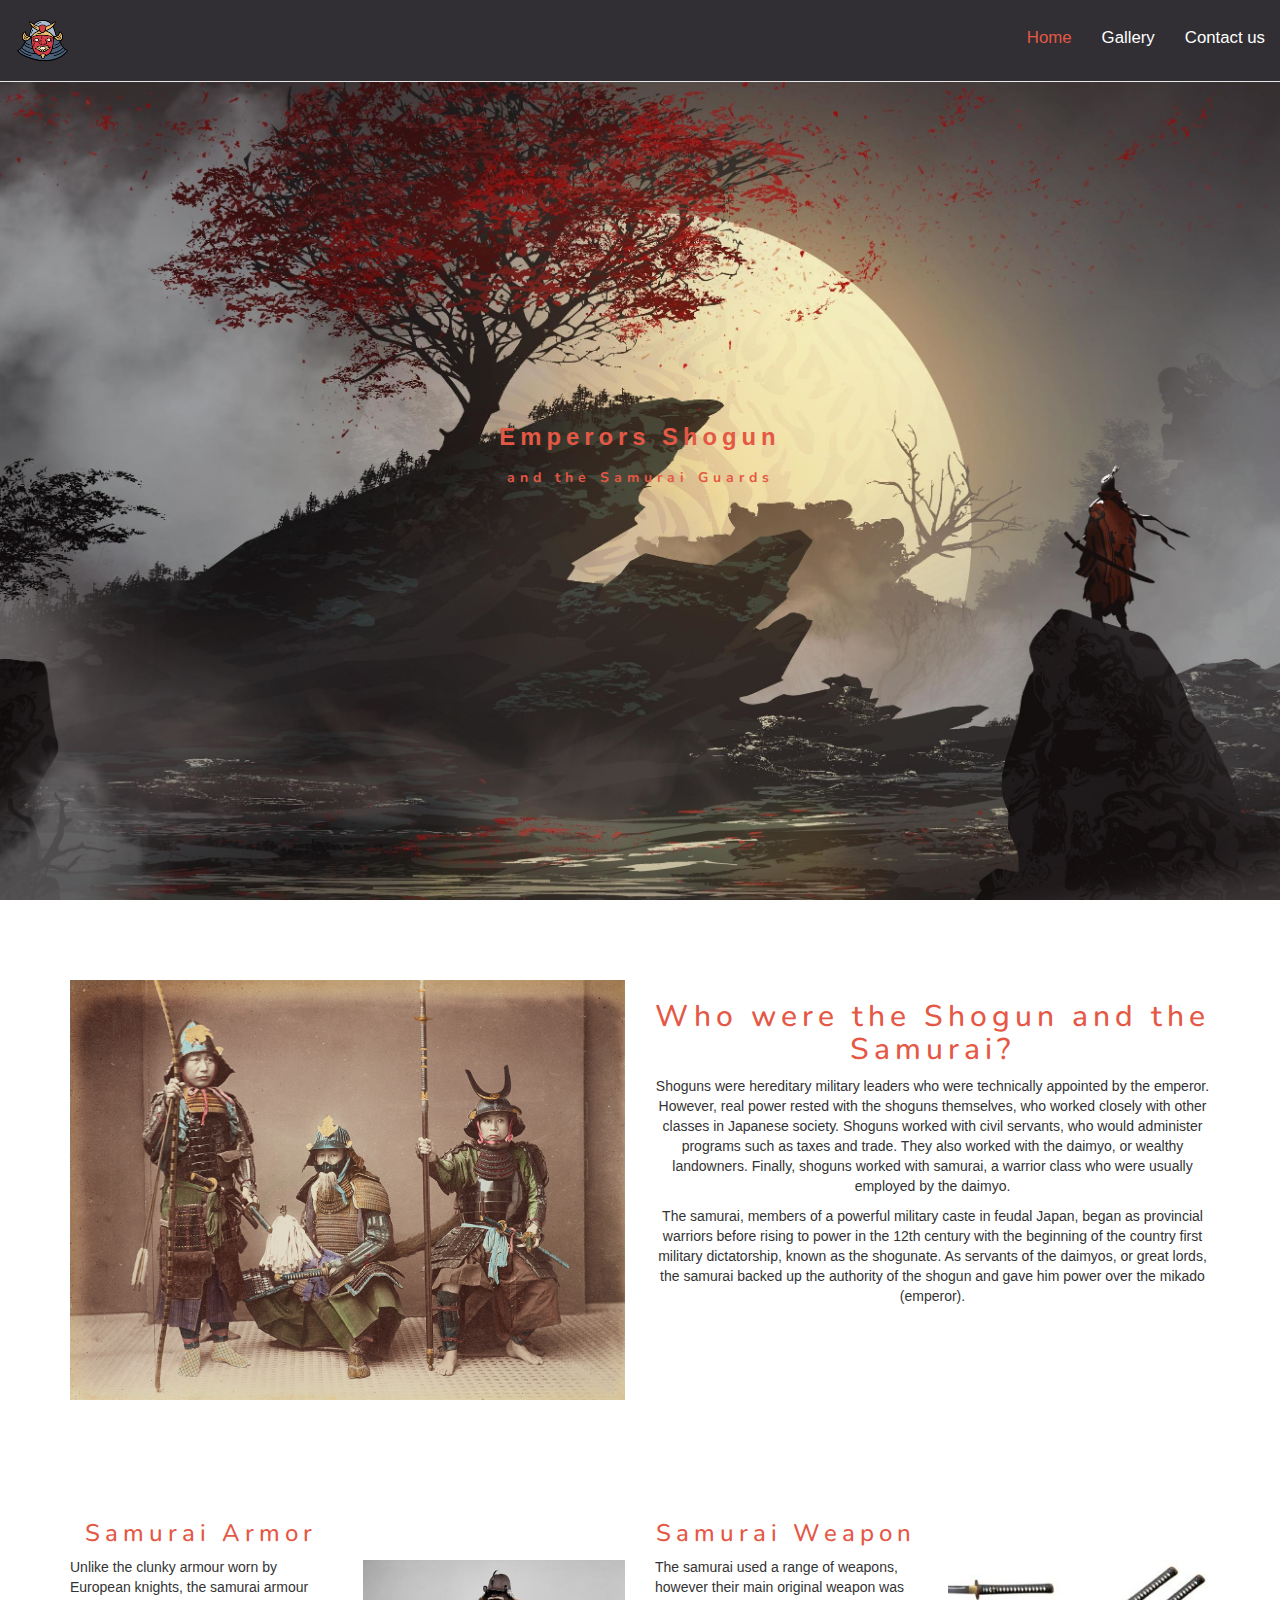
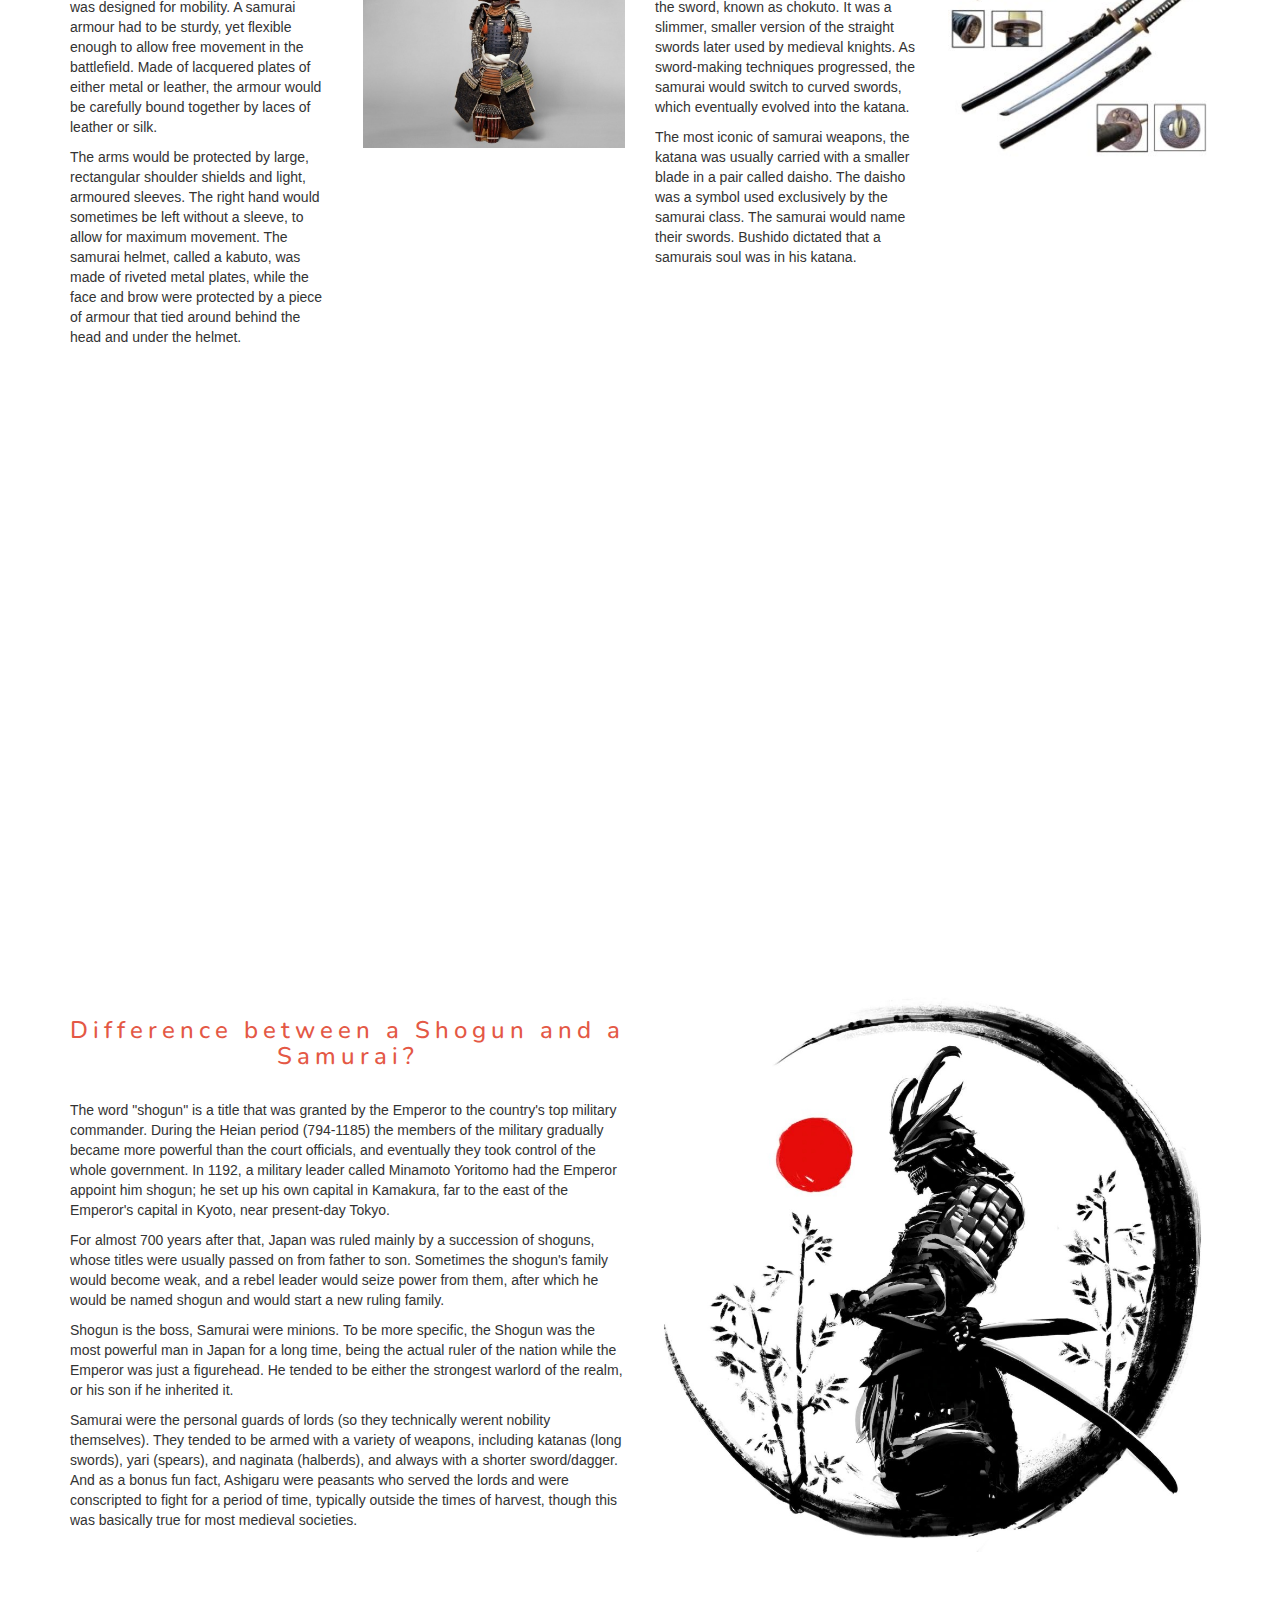
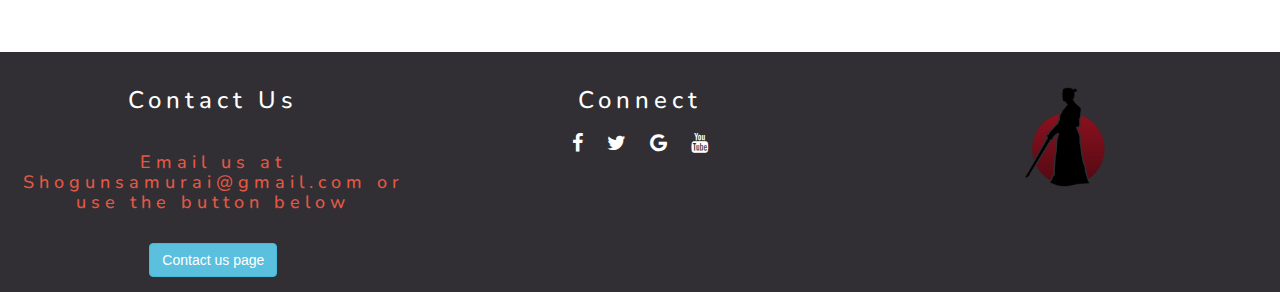
==== commit 6d5acb4a: "title in footer" ====
--- a/index.html
+++ b/index.html
@@ -160,10 +160,10 @@
 
 				<div class="col-sm-4">
 					<h3>Connect</h3>
-					<a href="https://www.facebook.com/" target="_blank" aria-label="Facebook"> </a>class="fa fa-facebook"> </a>
-					<a href="https://www.twitter.com/" target="_blank" aria-label="Twitter"> </a>class="fa fa-twitter"></a>
-					<a href="https://www.gmail.com/" target="_blank" aria-label="Gmail"> </a>class="fa fa-google"></a>
-					<a href="https://www.youtube.com/" target="_blank" aria-label="Youtube"> </a>class="fa fa-youtube"></a>
+					<a href="https://www.facebook.com/" target="_blank" title="Facebook" class="fa fa-facebook"> </a>
+					<a href="https://www.twitter.com/" target="_blank" title="Twitter" class="fa fa-twitter"></a>
+					<a href="https://www.gmail.com/" target="_blank" title="Gmail" class="fa fa-google"></a>
+					<a href="https://www.youtube.com/" target="_blank" title="Youtube" class="fa fa-youtube"></a>
 				</div>
 
 				<div class="col-sm-4">
